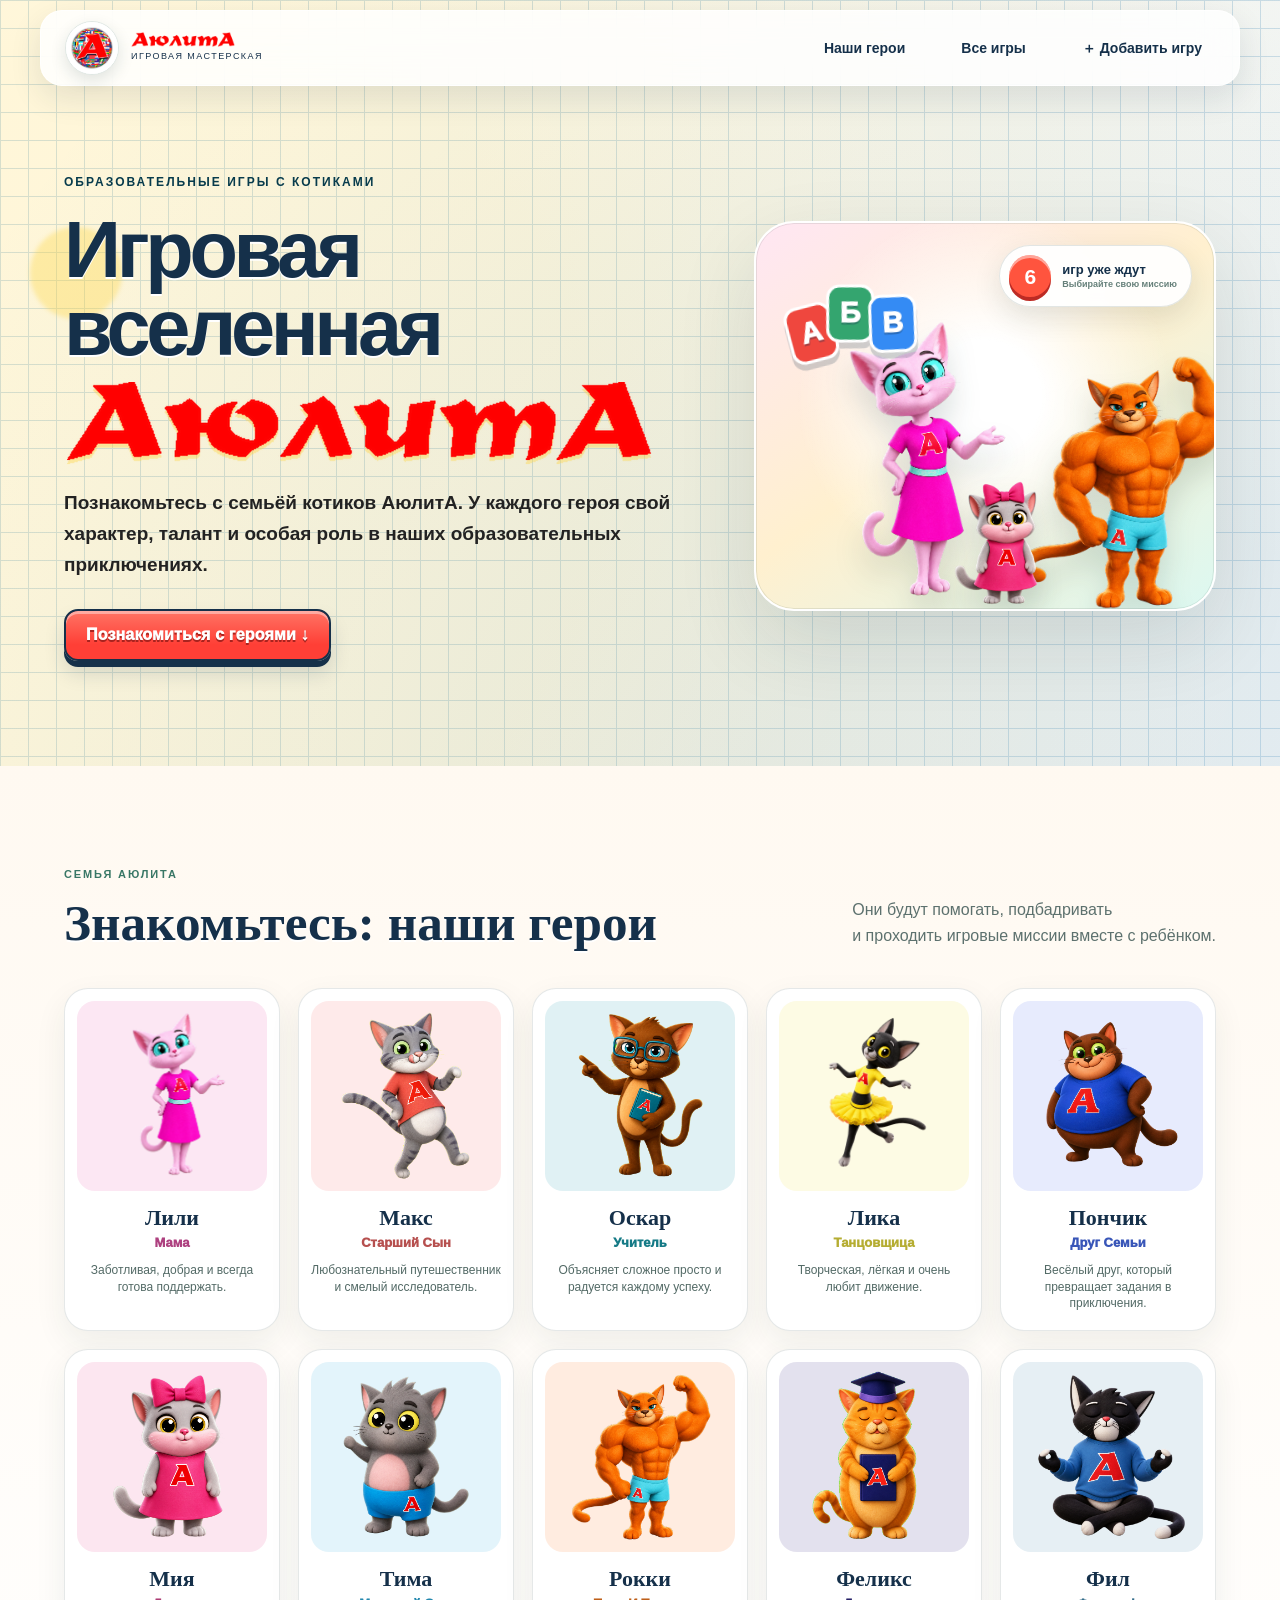
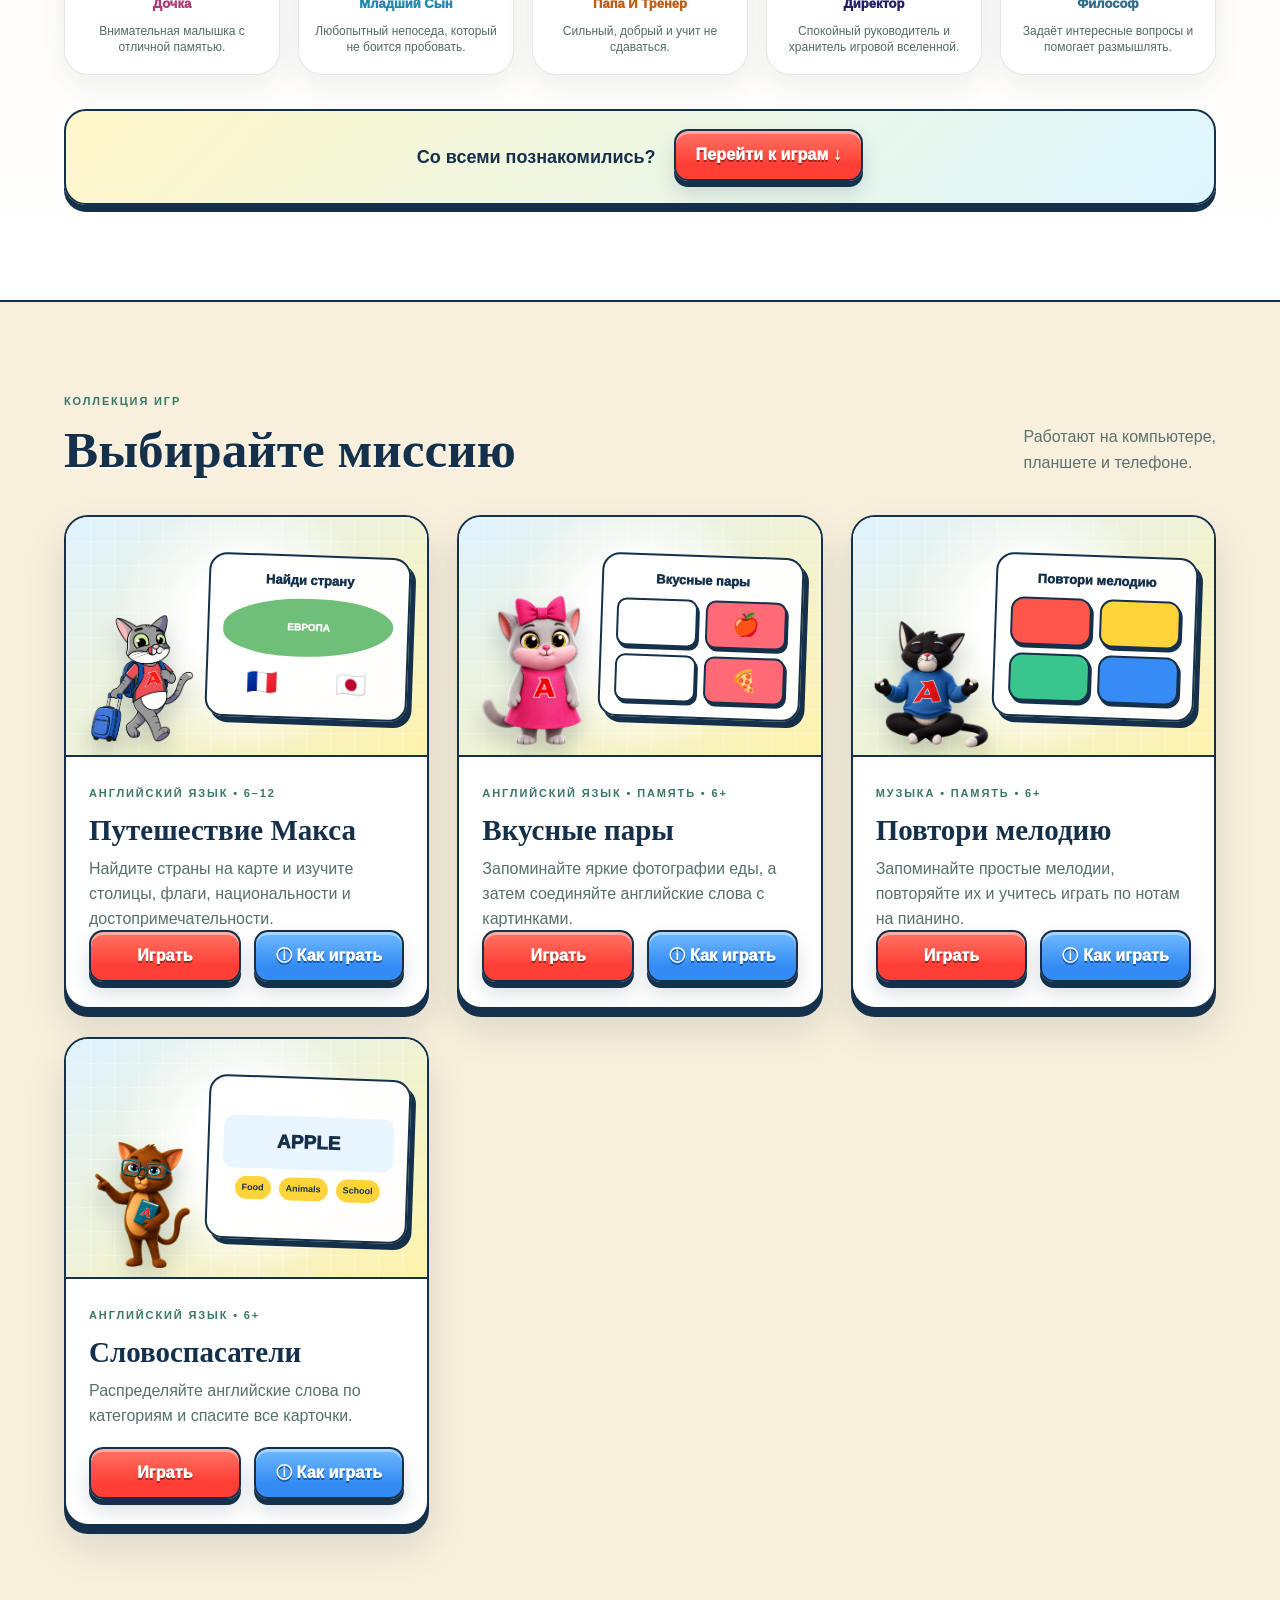
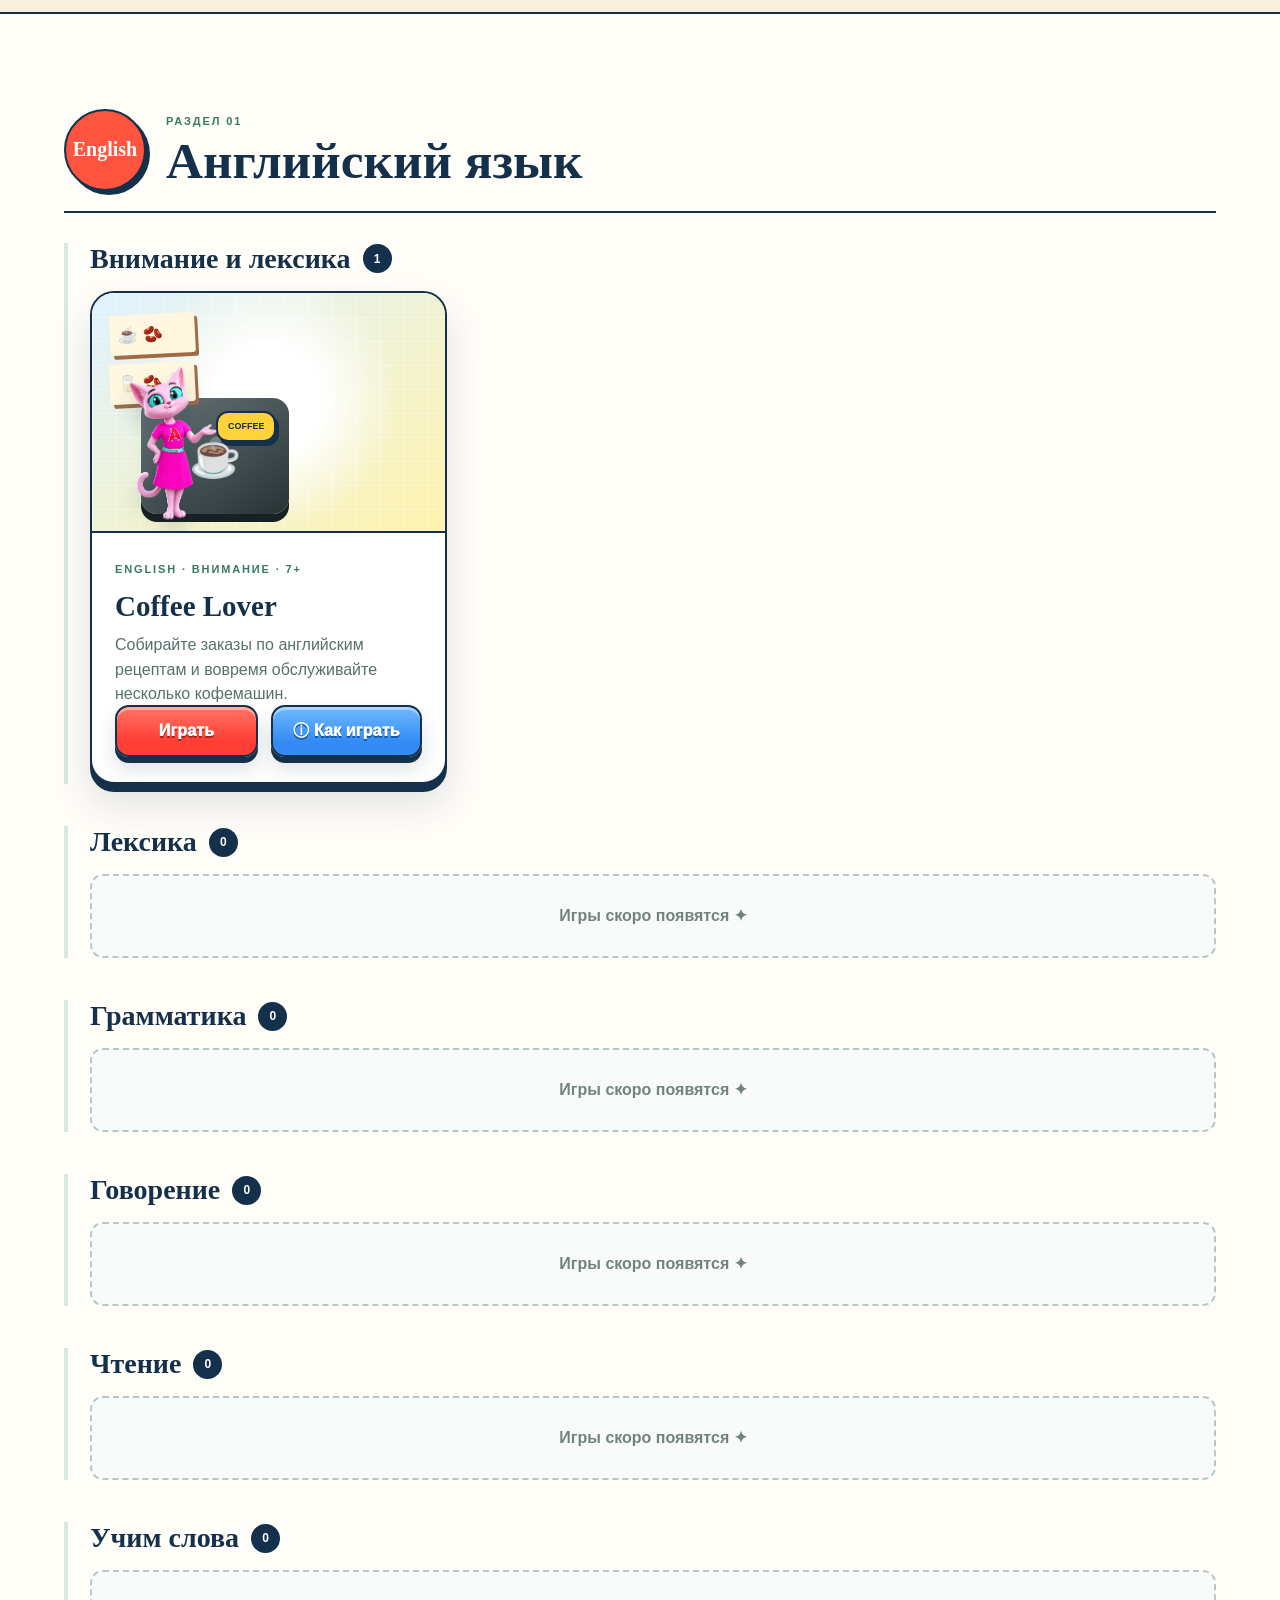
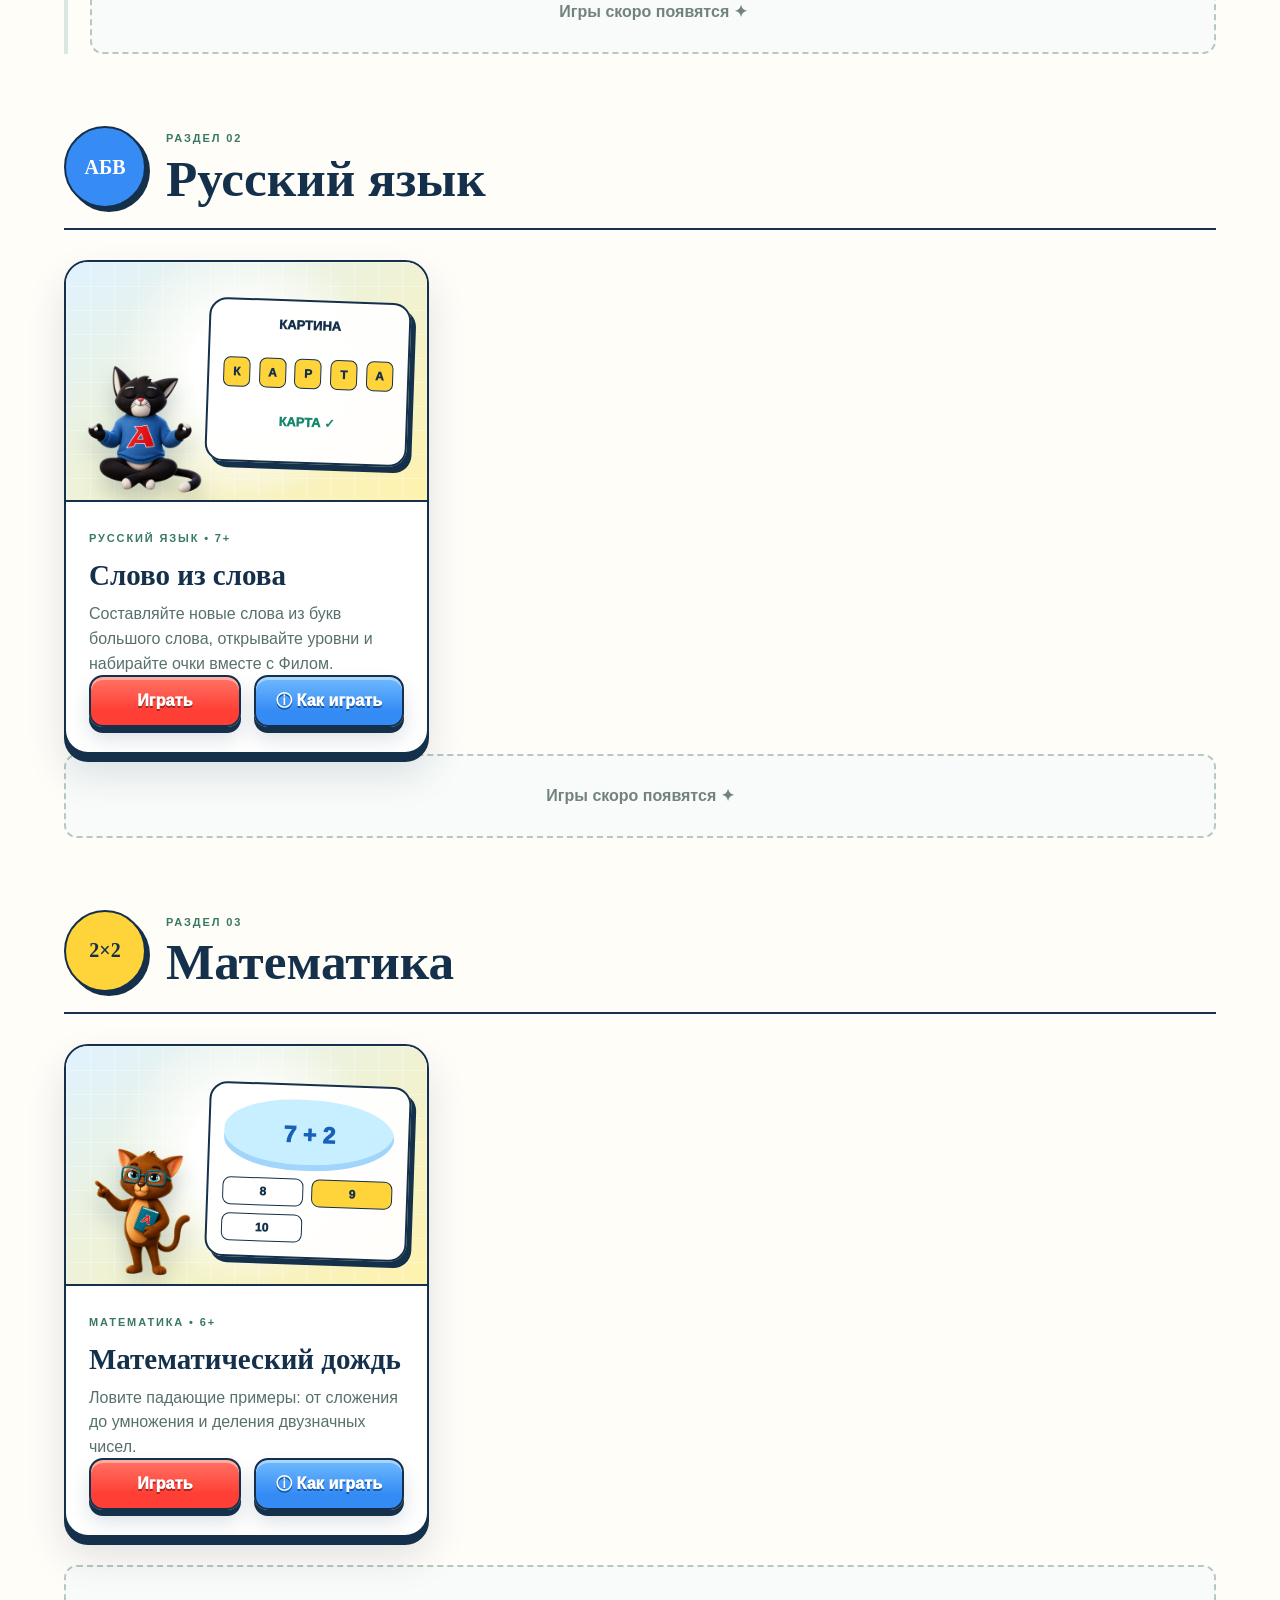
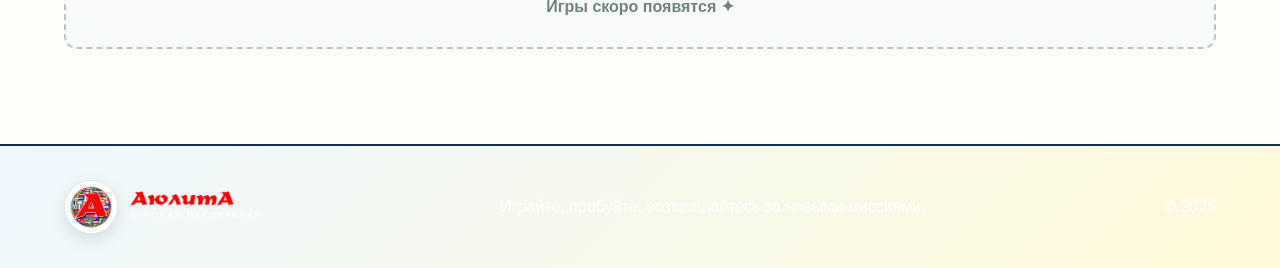
==== index.html @ 465935b0 "Add files via upload" ====
<!doctype html>
<html lang="ru">
<head>
  <meta charset="utf-8">
  <meta name="viewport" content="width=device-width, initial-scale=1">
  <meta name="description" content="Образовательные игры учебного центра АюлитА">
  <title>Игровая мастерская АюлитА</title>
  <link rel="icon" href="assets/brand-logo.jpg">
  <link rel="stylesheet" href="assets/index-BAIV7h4I.css">
</head>
<body>
<main><header><a class="brand" href="#top"><i class="paw-logo"><img alt="Логотип АюлитА" src="assets/brand-logo.jpg"/></i><span><img alt="АюлитА" class="brand-wordmark" src="assets/aulita-wordmark.png"/><small>игровая мастерская</small></span></a><nav><a href="#heroes">Наши герои</a><a href="#games">Все игры</a><a href="https://aulita-game-lab.aulita.chatgpt.site/admin" rel="noopener noreferrer" target="_blank" title="Откроется текущая версия игры на сайте АюлитА">＋ Добавить игру</a></nav><a aria-label="Добавить игру" class="admin-short" href="https://aulita-game-lab.aulita.chatgpt.site/admin" rel="noopener noreferrer" target="_blank" title="Откроется текущая версия игры на сайте АюлитА">＋</a></header><section class="hero" id="top"><div><span class="label">Образовательные игры с котиками</span><h1>Игровая вселенная<br/><img alt="АюлитА" class="hero-wordmark" src="assets/aulita-wordmark.png"/></h1><p>Познакомьтесь с семьёй котиков АюлитА. У каждого героя свой характер, талант и особая роль в наших образовательных приключениях.</p><a class="play" href="#heroes">Познакомиться с героями ↓</a></div><aside class="hero-family"><span aria-hidden="true" class="hero-abc"><i>А</i><i>Б</i><i>В</i></span><img alt="Лили, мама" class="hero-lily" src="assets/lily-3d.png"/><img alt="Рокки, папа и тренер" class="hero-rocky" src="assets/rocky-3d.png"/><img alt="Мия, дочка" class="hero-mia" src="assets/mia-3d.png"/><span class="hero-status"><strong>6</strong><span>игр уже ждут<small>Выбирайте свою миссию</small></span></span></aside></section><section class="heroes-section" id="heroes"><div class="title"><div><span class="label">Семья АюлитА</span><h2>Знакомьтесь: наши герои</h2></div><p>Они будут помогать, подбадривать<br/>и проходить игровые миссии вместе с ребёнком.</p></div><div class="hero-roster"><article style="--accent: #e946a0;"><div><img alt="Лили, мама" src="assets/lily-3d.png"/></div><h3>Лили</h3><p class="hero-role">мама</p><p class="hero-description">Заботливая, добрая и всегда готова поддержать.</p></article><article style="--accent: #f45b5b;"><div><img alt="Макс, старший сын" src="assets/max-3d.png"/></div><h3>Макс</h3><p class="hero-role">старший сын</p><p class="hero-description">Любознательный путешественник и смелый исследователь.</p></article><article style="--accent: #1496a8;"><div><img alt="Оскар, учитель" src="assets/oscar-3d.png"/></div><h3>Оскар</h3><p class="hero-role">учитель</p><p class="hero-description">Объясняет сложное просто и радуется каждому успеху.</p></article><article style="--accent: #f2dd33;"><div><img alt="Лика, танцовщица" src="assets/lika-3d.png"/></div><h3>Лика</h3><p class="hero-role">танцовщица</p><p class="hero-description">Творческая, лёгкая и очень любит движение.</p></article><article style="--accent: #4664ed;"><div><img alt="Пончик, друг семьи" src="assets/ponchik-3d.png"/></div><h3>Пончик</h3><p class="hero-role">друг семьи</p><p class="hero-description">Весёлый друг, который превращает задания в приключения.</p></article><article style="--accent: #e83f8f;"><div><img alt="Мия, дочка" src="assets/mia-3d.png"/></div><h3>Мия</h3><p class="hero-role">дочка</p><p class="hero-description">Внимательная малышка с отличной памятью.</p></article><article style="--accent: #29a9df;"><div><img alt="Тима, младший сын" src="assets/tima-3d.png"/></div><h3>Тима</h3><p class="hero-role">младший сын</p><p class="hero-description">Любопытный непоседа, который не боится пробовать.</p></article><article style="--accent: #ff7010;"><div><img alt="Рокки, папа и тренер" src="assets/rocky-3d.png"/></div><h3>Рокки</h3><p class="hero-role">папа и тренер</p><p class="hero-description">Сильный, добрый и учит не сдаваться.</p></article><article style="--accent: #2a187c;"><div><img alt="Феликс, директор" src="assets/felix-3d.png"/></div><h3>Феликс</h3><p class="hero-role">директор</p><p class="hero-description">Спокойный руководитель и хранитель игровой вселенной.</p></article><article style="--accent: #3f83ad;"><div><img alt="Фил, философ" src="assets/phil-3d.png"/></div><h3>Фил</h3><p class="hero-role">философ</p><p class="hero-description">Задаёт интересные вопросы и помогает размышлять.</p></article></div><div class="heroes-next"><span>Со всеми познакомились?</span><a class="play" href="#games">Перейти к играм ↓</a></div></section><section class="catalog" id="games"><div class="title"><div><span class="label">Коллекция игр</span><h2>Выбирайте миссию</h2></div><p>Работают на компьютере,<br/>планшете и телефоне.</p></div><div class="cards"><article><figure class="game-cover game-cover-travel"><img alt="Герой игры «Путешествие Макса»" src="assets/max-traveler.png"/><div aria-hidden="true" class="cover-gameplay"><strong>Найди страну</strong><span class="mini-map">ЕВРОПА</span><i>🇫🇷</i><i>🇯🇵</i></div></figure><div><span class="label">Английский язык • 6–12</span><h3>Путешествие Макса</h3><p>Найдите страны на карте и изучите столицы, флаги, национальности и достопримечательности.</p><section><a class="play" href="https://aulita-game-lab.aulita.chatgpt.site/world-trip" rel="noopener noreferrer" target="_blank" title="Откроется текущая версия игры на сайте АюлитА">Играть</a><button class="help">ⓘ Как играть</button></section></div></article><article><figure class="game-cover game-cover-memory"><img alt="Герой игры «Вкусные пары»" src="assets/mia-3d.png"/><div aria-hidden="true" class="cover-gameplay"><strong>Вкусные пары</strong><span>APPLE</span><span>🍎</span><span>PIZZA</span><span>🍕</span></div></figure><div><span class="label">Английский язык • Память • 6+</span><h3>Вкусные пары</h3><p>Запоминайте яркие фотографии еды, а затем соединяйте английские слова с картинками.</p><section><button class="play">Играть</button><button class="help">ⓘ Как играть</button></section></div></article><article><figure class="game-cover game-cover-sound"><img alt="Герой игры «Повтори мелодию»" src="assets/phil-3d.png"/><div aria-hidden="true" class="cover-gameplay"><strong>Повтори мелодию</strong><span class="pad-red"></span><span class="pad-yellow"></span><span class="pad-green"></span><span class="pad-blue"></span></div></figure><div><span class="label">Музыка • Память • 6+</span><h3>Повтори мелодию</h3><p>Запоминайте простые мелодии, повторяйте их и учитесь играть по нотам на пианино.</p><section><button class="play">Играть</button><button class="help">ⓘ Как играть</button></section></div></article><article><figure class="game-cover game-cover-words"><img alt="Герой игры «Словоспасатели»" src="assets/oscar-3d.png"/><div aria-hidden="true" class="cover-gameplay"><strong>APPLE</strong><span class="word-chip">Food</span><span class="word-chip">Animals</span><span class="word-chip">School</span></div></figure><div><span class="label">Английский язык • 6+</span><h3>Словоспасатели</h3><p>Распределяйте английские слова по категориям и спасите все карточки.</p><section><button class="play">Играть</button><button class="help">ⓘ Как играть</button></section></div></article></div></section><section class="subject-library" id="subjects"><div class="subject-heading english-heading"><span>English</span><div><p class="label">Раздел 01</p><h2>Английский язык</h2></div></div><div class="english-sections"><section class="english-group coffee-catalog-group"><div class="group-title"><h3>Внимание и лексика</h3><span>1</span></div><div class="cards subject-cards coffee-builtins"><article><figure class="game-cover game-cover-coffee"><div aria-hidden="true" class="coffee-cover-orders"><i>☕ 🫘</i><i>🥛 🫘 🥛</i></div><div aria-hidden="true" class="coffee-cover-machine"><b>COFFEE</b><span>☕</span></div><img alt="Лили работает бариста" src="assets/lily-3d.png"/></figure><div><span class="label">English · внимание · 7+</span><h3>Coffee Lover</h3><p>Собирайте заказы по английским рецептам и вовремя обслуживайте несколько кофемашин.</p><section><a class="play" href="https://aulita-game-lab.aulita.chatgpt.site/coffee-lover" rel="noopener noreferrer" target="_blank" title="Откроется текущая версия игры на сайте АюлитА">Играть</a><a class="help" href="https://aulita-game-lab.aulita.chatgpt.site/coffee-lover#how" rel="noopener noreferrer" target="_blank" title="Откроется текущая версия игры на сайте АюлитА">ⓘ Как играть</a></section></div></article></div></section><section class="english-group"><div class="group-title"><h3>Лексика</h3><span>0</span></div><div class="category-empty">Игры скоро появятся ✦</div></section><section class="english-group"><div class="group-title"><h3>Грамматика</h3><span>0</span></div><div class="category-empty">Игры скоро появятся ✦</div></section><section class="english-group"><div class="group-title"><h3>Говорение</h3><span>0</span></div><div class="category-empty">Игры скоро появятся ✦</div></section><section class="english-group"><div class="group-title"><h3>Чтение</h3><span>0</span></div><div class="category-empty">Игры скоро появятся ✦</div></section><section class="english-group"><div class="group-title"><h3>Учим слова</h3><span>0</span></div><div class="category-empty">Игры скоро появятся ✦</div></section></div><div class="subject-heading russian-heading"><span>АБВ</span><div><p class="label">Раздел 02</p><h2>Русский язык</h2></div></div><div class="cards subject-cards russian-builtins"><article><figure class="game-cover game-cover-word-build"><img alt="Фил — ведущий игры Слово из слова" src="assets/phil-3d.png"/><div aria-hidden="true" class="cover-gameplay word-build-preview"><strong>КАРТИНА</strong><span>К</span><span>А</span><span>Р</span><span>Т</span><span>А</span><small>КАРТА ✓</small></div></figure><div><span class="label">Русский язык • 7+</span><h3>Слово из слова</h3><p>Составляйте новые слова из букв большого слова, открывайте уровни и набирайте очки вместе с Филом.</p><section><a class="play" href="https://aulita-game-lab.aulita.chatgpt.site/word-from-word" rel="noopener noreferrer" target="_blank" title="Откроется текущая версия игры на сайте АюлитА">Играть</a><a class="help" href="https://aulita-game-lab.aulita.chatgpt.site/word-from-word#how" rel="noopener noreferrer" target="_blank" title="Откроется текущая версия игры на сайте АюлитА">ⓘ Как играть</a></section></div></article></div><div class="category-empty">Игры скоро появятся ✦</div><div class="subject-heading math-heading"><span>2×2</span><div><p class="label">Раздел 03</p><h2>Математика</h2></div></div><div class="cards subject-cards math-builtins"><article><figure class="game-cover game-cover-math-rain"><img alt="Оскар — учитель устного счёта" src="assets/oscar-3d-teacher.png"/><div aria-hidden="true" class="cover-gameplay math-rain-preview"><strong>7 + 2</strong><span>8</span><span>9</span><span>10</span></div></figure><div><span class="label">Математика • 6+</span><h3>Математический дождь</h3><p>Ловите падающие примеры: от сложения до умножения и деления двузначных чисел.</p><section><a class="play" href="https://aulita-game-lab.aulita.chatgpt.site/math-rain" rel="noopener noreferrer" target="_blank" title="Откроется текущая версия игры на сайте АюлитА">Играть</a><a class="help" href="https://aulita-game-lab.aulita.chatgpt.site/math-rain#how" rel="noopener noreferrer" target="_blank" title="Откроется текущая версия игры на сайте АюлитА">ⓘ Как играть</a></section></div></article></div><div class="category-empty">Игры скоро появятся ✦</div></section><footer><div class="brand"><i class="paw-logo"><img alt="Логотип АюлитА" src="assets/brand-logo.jpg"/></i><span><img alt="АюлитА" class="brand-wordmark" src="assets/aulita-wordmark.png"/><small>игровая мастерская</small></span></div><p>Играйте, пробуйте, возвращайтесь за новыми миссиями.</p><span>© 2026</span></footer> </main>
</body>
</html>
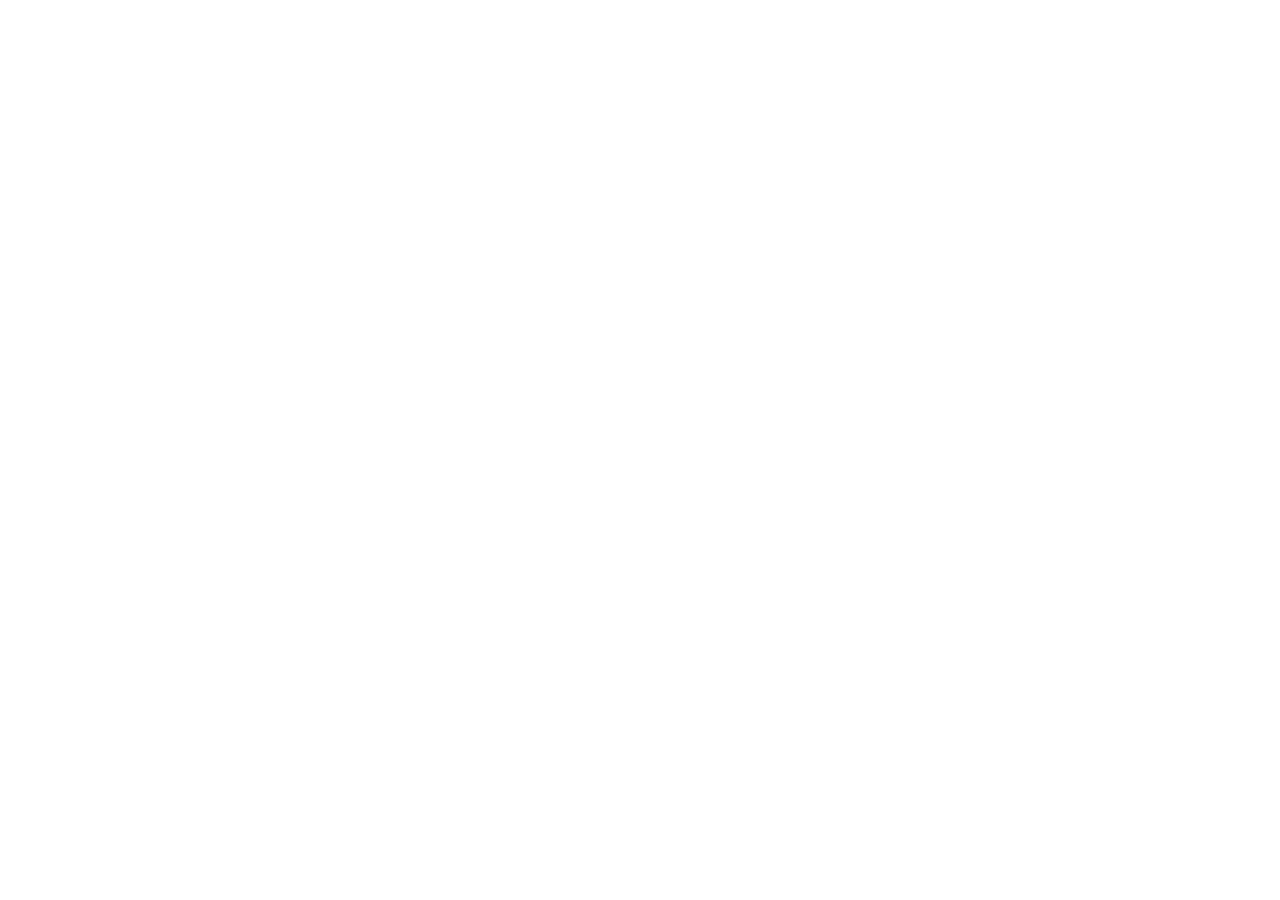
==== commit 859c19fb: "Добавить раздел «Тренировка ума»: 40 новых игр с котиками Отдельный статический раздел games/brain с" ====
--- a/index.html
+++ b/index.html
@@ -1,14 +1,4 @@
-<!doctype html>
-<html lang="ru">
-<head>
-  <meta charset="utf-8">
-  <meta name="viewport" content="width=device-width, initial-scale=1">
-  <meta name="description" content="Образовательные игры учебного центра АюлитА">
-  <title>Игровая мастерская АюлитА</title>
-  <link rel="icon" href="assets/brand-logo.jpg">
-  <link rel="stylesheet" href="assets/index-BAIV7h4I.css">
-</head>
-<body>
-<main><header><a class="brand" href="#top"><i class="paw-logo"><img alt="Логотип АюлитА" src="assets/brand-logo.jpg"/></i><span><img alt="АюлитА" class="brand-wordmark" src="assets/aulita-wordmark.png"/><small>игровая мастерская</small></span></a><nav><a href="#heroes">Наши герои</a><a href="#games">Все игры</a><a href="https://aulita-game-lab.aulita.chatgpt.site/admin" rel="noopener noreferrer" target="_blank" title="Откроется текущая версия игры на сайте АюлитА">＋ Добавить игру</a></nav><a aria-label="Добавить игру" class="admin-short" href="https://aulita-game-lab.aulita.chatgpt.site/admin" rel="noopener noreferrer" target="_blank" title="Откроется текущая версия игры на сайте АюлитА">＋</a></header><section class="hero" id="top"><div><span class="label">Образовательные игры с котиками</span><h1>Игровая вселенная<br/><img alt="АюлитА" class="hero-wordmark" src="assets/aulita-wordmark.png"/></h1><p>Познакомьтесь с семьёй котиков АюлитА. У каждого героя свой характер, талант и особая роль в наших образовательных приключениях.</p><a class="play" href="#heroes">Познакомиться с героями ↓</a></div><aside class="hero-family"><span aria-hidden="true" class="hero-abc"><i>А</i><i>Б</i><i>В</i></span><img alt="Лили, мама" class="hero-lily" src="assets/lily-3d.png"/><img alt="Рокки, папа и тренер" class="hero-rocky" src="assets/rocky-3d.png"/><img alt="Мия, дочка" class="hero-mia" src="assets/mia-3d.png"/><span class="hero-status"><strong>6</strong><span>игр уже ждут<small>Выбирайте свою миссию</small></span></span></aside></section><section class="heroes-section" id="heroes"><div class="title"><div><span class="label">Семья АюлитА</span><h2>Знакомьтесь: наши герои</h2></div><p>Они будут помогать, подбадривать<br/>и проходить игровые миссии вместе с ребёнком.</p></div><div class="hero-roster"><article style="--accent: #e946a0;"><div><img alt="Лили, мама" src="assets/lily-3d.png"/></div><h3>Лили</h3><p class="hero-role">мама</p><p class="hero-description">Заботливая, добрая и всегда готова поддержать.</p></article><article style="--accent: #f45b5b;"><div><img alt="Макс, старший сын" src="assets/max-3d.png"/></div><h3>Макс</h3><p class="hero-role">старший сын</p><p class="hero-description">Любознательный путешественник и смелый исследователь.</p></article><article style="--accent: #1496a8;"><div><img alt="Оскар, учитель" src="assets/oscar-3d.png"/></div><h3>Оскар</h3><p class="hero-role">учитель</p><p class="hero-description">Объясняет сложное просто и радуется каждому успеху.</p></article><article style="--accent: #f2dd33;"><div><img alt="Лика, танцовщица" src="assets/lika-3d.png"/></div><h3>Лика</h3><p class="hero-role">танцовщица</p><p class="hero-description">Творческая, лёгкая и очень любит движение.</p></article><article style="--accent: #4664ed;"><div><img alt="Пончик, друг семьи" src="assets/ponchik-3d.png"/></div><h3>Пончик</h3><p class="hero-role">друг семьи</p><p class="hero-description">Весёлый друг, который превращает задания в приключения.</p></article><article style="--accent: #e83f8f;"><div><img alt="Мия, дочка" src="assets/mia-3d.png"/></div><h3>Мия</h3><p class="hero-role">дочка</p><p class="hero-description">Внимательная малышка с отличной памятью.</p></article><article style="--accent: #29a9df;"><div><img alt="Тима, младший сын" src="assets/tima-3d.png"/></div><h3>Тима</h3><p class="hero-role">младший сын</p><p class="hero-description">Любопытный непоседа, который не боится пробовать.</p></article><article style="--accent: #ff7010;"><div><img alt="Рокки, папа и тренер" src="assets/rocky-3d.png"/></div><h3>Рокки</h3><p class="hero-role">папа и тренер</p><p class="hero-description">Сильный, добрый и учит не сдаваться.</p></article><article style="--accent: #2a187c;"><div><img alt="Феликс, директор" src="assets/felix-3d.png"/></div><h3>Феликс</h3><p class="hero-role">директор</p><p class="hero-description">Спокойный руководитель и хранитель игровой вселенной.</p></article><article style="--accent: #3f83ad;"><div><img alt="Фил, философ" src="assets/phil-3d.png"/></div><h3>Фил</h3><p class="hero-role">философ</p><p class="hero-description">Задаёт интересные вопросы и помогает размышлять.</p></article></div><div class="heroes-next"><span>Со всеми познакомились?</span><a class="play" href="#games">Перейти к играм ↓</a></div></section><section class="catalog" id="games"><div class="title"><div><span class="label">Коллекция игр</span><h2>Выбирайте миссию</h2></div><p>Работают на компьютере,<br/>планшете и телефоне.</p></div><div class="cards"><article><figure class="game-cover game-cover-travel"><img alt="Герой игры «Путешествие Макса»" src="assets/max-traveler.png"/><div aria-hidden="true" class="cover-gameplay"><strong>Найди страну</strong><span class="mini-map">ЕВРОПА</span><i>🇫🇷</i><i>🇯🇵</i></div></figure><div><span class="label">Английский язык • 6–12</span><h3>Путешествие Макса</h3><p>Найдите страны на карте и изучите столицы, флаги, национальности и достопримечательности.</p><section><a class="play" href="https://aulita-game-lab.aulita.chatgpt.site/world-trip" rel="noopener noreferrer" target="_blank" title="Откроется текущая версия игры на сайте АюлитА">Играть</a><button class="help">ⓘ Как играть</button></section></div></article><article><figure class="game-cover game-cover-memory"><img alt="Герой игры «Вкусные пары»" src="assets/mia-3d.png"/><div aria-hidden="true" class="cover-gameplay"><strong>Вкусные пары</strong><span>APPLE</span><span>🍎</span><span>PIZZA</span><span>🍕</span></div></figure><div><span class="label">Английский язык • Память • 6+</span><h3>Вкусные пары</h3><p>Запоминайте яркие фотографии еды, а затем соединяйте английские слова с картинками.</p><section><button class="play">Играть</button><button class="help">ⓘ Как играть</button></section></div></article><article><figure class="game-cover game-cover-sound"><img alt="Герой игры «Повтори мелодию»" src="assets/phil-3d.png"/><div aria-hidden="true" class="cover-gameplay"><strong>Повтори мелодию</strong><span class="pad-red"></span><span class="pad-yellow"></span><span class="pad-green"></span><span class="pad-blue"></span></div></figure><div><span class="label">Музыка • Память • 6+</span><h3>Повтори мелодию</h3><p>Запоминайте простые мелодии, повторяйте их и учитесь играть по нотам на пианино.</p><section><button class="play">Играть</button><button class="help">ⓘ Как играть</button></section></div></article><article><figure class="game-cover game-cover-words"><img alt="Герой игры «Словоспасатели»" src="assets/oscar-3d.png"/><div aria-hidden="true" class="cover-gameplay"><strong>APPLE</strong><span class="word-chip">Food</span><span class="word-chip">Animals</span><span class="word-chip">School</span></div></figure><div><span class="label">Английский язык • 6+</span><h3>Словоспасатели</h3><p>Распределяйте английские слова по категориям и спасите все карточки.</p><section><button class="play">Играть</button><button class="help">ⓘ Как играть</button></section></div></article></div></section><section class="subject-library" id="subjects"><div class="subject-heading english-heading"><span>English</span><div><p class="label">Раздел 01</p><h2>Английский язык</h2></div></div><div class="english-sections"><section class="english-group coffee-catalog-group"><div class="group-title"><h3>Внимание и лексика</h3><span>1</span></div><div class="cards subject-cards coffee-builtins"><article><figure class="game-cover game-cover-coffee"><div aria-hidden="true" class="coffee-cover-orders"><i>☕ 🫘</i><i>🥛 🫘 🥛</i></div><div aria-hidden="true" class="coffee-cover-machine"><b>COFFEE</b><span>☕</span></div><img alt="Лили работает бариста" src="assets/lily-3d.png"/></figure><div><span class="label">English · внимание · 7+</span><h3>Coffee Lover</h3><p>Собирайте заказы по английским рецептам и вовремя обслуживайте несколько кофемашин.</p><section><a class="play" href="https://aulita-game-lab.aulita.chatgpt.site/coffee-lover" rel="noopener noreferrer" target="_blank" title="Откроется текущая версия игры на сайте АюлитА">Играть</a><a class="help" href="https://aulita-game-lab.aulita.chatgpt.site/coffee-lover#how" rel="noopener noreferrer" target="_blank" title="Откроется текущая версия игры на сайте АюлитА">ⓘ Как играть</a></section></div></article></div></section><section class="english-group"><div class="group-title"><h3>Лексика</h3><span>0</span></div><div class="category-empty">Игры скоро появятся ✦</div></section><section class="english-group"><div class="group-title"><h3>Грамматика</h3><span>0</span></div><div class="category-empty">Игры скоро появятся ✦</div></section><section class="english-group"><div class="group-title"><h3>Говорение</h3><span>0</span></div><div class="category-empty">Игры скоро появятся ✦</div></section><section class="english-group"><div class="group-title"><h3>Чтение</h3><span>0</span></div><div class="category-empty">Игры скоро появятся ✦</div></section><section class="english-group"><div class="group-title"><h3>Учим слова</h3><span>0</span></div><div class="category-empty">Игры скоро появятся ✦</div></section></div><div class="subject-heading russian-heading"><span>АБВ</span><div><p class="label">Раздел 02</p><h2>Русский язык</h2></div></div><div class="cards subject-cards russian-builtins"><article><figure class="game-cover game-cover-word-build"><img alt="Фил — ведущий игры Слово из слова" src="assets/phil-3d.png"/><div aria-hidden="true" class="cover-gameplay word-build-preview"><strong>КАРТИНА</strong><span>К</span><span>А</span><span>Р</span><span>Т</span><span>А</span><small>КАРТА ✓</small></div></figure><div><span class="label">Русский язык • 7+</span><h3>Слово из слова</h3><p>Составляйте новые слова из букв большого слова, открывайте уровни и набирайте очки вместе с Филом.</p><section><a class="play" href="https://aulita-game-lab.aulita.chatgpt.site/word-from-word" rel="noopener noreferrer" target="_blank" title="Откроется текущая версия игры на сайте АюлитА">Играть</a><a class="help" href="https://aulita-game-lab.aulita.chatgpt.site/word-from-word#how" rel="noopener noreferrer" target="_blank" title="Откроется текущая версия игры на сайте АюлитА">ⓘ Как играть</a></section></div></article></div><div class="category-empty">Игры скоро появятся ✦</div><div class="subject-heading math-heading"><span>2×2</span><div><p class="label">Раздел 03</p><h2>Математика</h2></div></div><div class="cards subject-cards math-builtins"><article><figure class="game-cover game-cover-math-rain"><img alt="Оскар — учитель устного счёта" src="assets/oscar-3d-teacher.png"/><div aria-hidden="true" class="cover-gameplay math-rain-preview"><strong>7 + 2</strong><span>8</span><span>9</span><span>10</span></div></figure><div><span class="label">Математика • 6+</span><h3>Математический дождь</h3><p>Ловите падающие примеры: от сложения до умножения и деления двузначных чисел.</p><section><a class="play" href="https://aulita-game-lab.aulita.chatgpt.site/math-rain" rel="noopener noreferrer" target="_blank" title="Откроется текущая версия игры на сайте АюлитА">Играть</a><a class="help" href="https://aulita-game-lab.aulita.chatgpt.site/math-rain#how" rel="noopener noreferrer" target="_blank" title="Откроется текущая версия игры на сайте АюлитА">ⓘ Как играть</a></section></div></article></div><div class="category-empty">Игры скоро появятся ✦</div></section><footer><div class="brand"><i class="paw-logo"><img alt="Логотип АюлитА" src="assets/brand-logo.jpg"/></i><span><img alt="АюлитА" class="brand-wordmark" src="assets/aulita-wordmark.png"/><small>игровая мастерская</small></span></div><p>Играйте, пробуйте, возвращайтесь за новыми миссиями.</p><span>© 2026</span></footer> </main>
-</body>
-</html>
+<!doctype html><html lang="ru"><head><meta charset="UTF-8"><meta name="viewport" content="width=device-width,initial-scale=1"><meta name="theme-color" content="#fff8dd"><title>Игровая вселенная АюлитА</title>  <script type="module" crossorigin src="/aulita-game-lab/assets/main-BHxqMVKq.js"></script>
+  <link rel="stylesheet" crossorigin href="/aulita-game-lab/assets/main-ep1-AoKU.css">
+  <script src="/aulita-game-lab/games/brain/home-entry.js" defer></script>
+</head><body><div id="root"></div></body></html>
